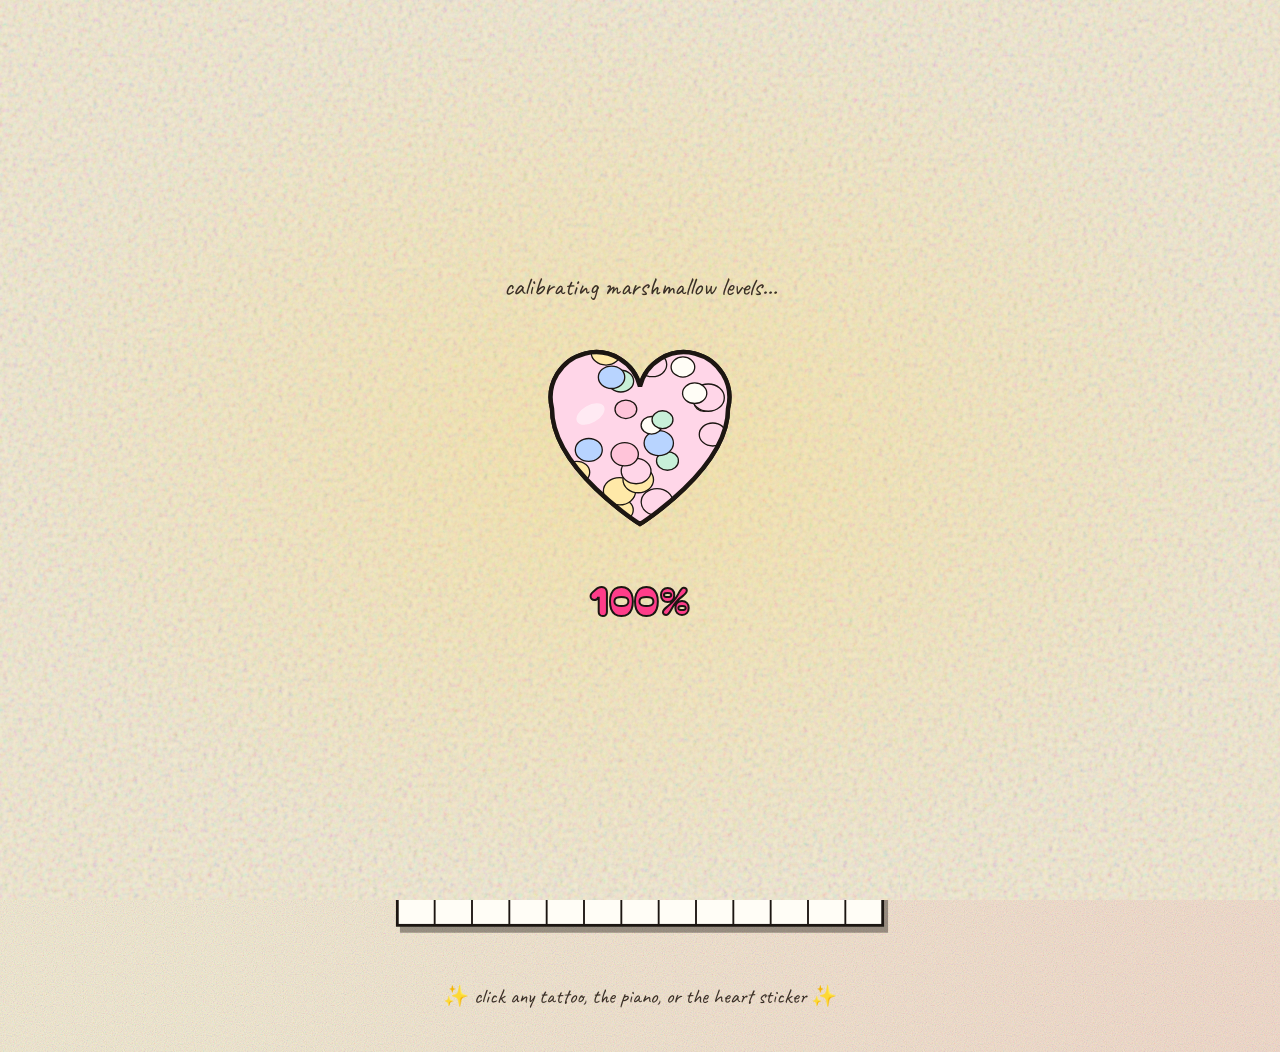
==== index.html @ d7deca4e "Add files via upload" ====
<!DOCTYPE html>
<html lang="en">
<head>
<meta charset="UTF-8">
<meta name="viewport" content="width=device-width, initial-scale=1.0">
<title>Happy Birthday, Marshmallow ♡</title>
<meta name="description" content="A birthday site for Kripa. Click around — there's a lot of you in here.">
<link rel="stylesheet" href="styles.css">
<link rel="icon" href="data:image/svg+xml,%3Csvg xmlns='http://www.w3.org/2000/svg' viewBox='0 0 100 100'%3E%3Ctext y='.9em' font-size='90'%3E💗%3C/text%3E%3C/svg%3E">
</head>
<body>

<!-- ============================================
     MARSHMALLOW HEART LOADER
     ============================================ -->
<div class="loader-screen" id="loader">
  <div class="loader-tagline">calibrating marshmallow levels…</div>
  <div class="loader-heart">
    <svg viewBox="0 0 200 200" id="heart-shape">
      <defs>
        <clipPath id="heart-fill-clip">
          <path d="M100,180 C100,180 20,130 20,75 A40,40 0 0,1 100,55 A40,40 0 0,1 180,75 C180,130 100,180 100,180 Z"/>
        </clipPath>
      </defs>

      <!-- Heart outline -->
      <path d="M100,180 C100,180 20,130 20,75 A40,40 0 0,1 100,55 A40,40 0 0,1 180,75 C180,130 100,180 100,180 Z"
            fill="#fffdf6" stroke="#1c1612" stroke-width="4"/>

      <!-- Marshmallows clipped inside the heart -->
      <g clip-path="url(#heart-fill-clip)">
        <rect id="fill-rect" x="0" y="200" width="200" height="200" fill="#ffd6e8"/>
        <g id="marsh-blobs"></g>
      </g>

      <!-- Heart outline on top so blobs don't overflow visually -->
      <path d="M100,180 C100,180 20,130 20,75 A40,40 0 0,1 100,55 A40,40 0 0,1 180,75 C180,130 100,180 100,180 Z"
            fill="none" stroke="#1c1612" stroke-width="4"/>

      <!-- Highlight glint -->
      <ellipse cx="55" cy="80" rx="14" ry="8" fill="#fff" opacity="0.5" transform="rotate(-30 55 80)"/>
    </svg>
  </div>
  <div class="loader-counter" id="loader-counter">0%</div>
</div>


<!-- ============================================
     TOP NAV
     ============================================ -->
<nav class="top-nav">
  <a href="index.html" class="nav-home">♡ MARSHMALLOW</a>
  <div class="nav-pages">
    <a href="origin.html">Origin</a>
    <a href="stats.html">Numbers</a>
    <a href="moods.html">Moods</a>
    <a href="soundtrack.html">Soundtrack</a>
    <a href="letter.html">Letter</a>
  </div>
</nav>


<!-- ============================================
     HERO
     ============================================ -->
<main class="hero">

  <!-- Decorative tape and sparkles -->
  <div class="tape tilt-l" style="top: 70px; left: 10%;"></div>
  <div class="tape pink tilt-r" style="top: 90px; right: 12%;"></div>
  <div class="sparkle" style="top: 12%; left: 20%; color: var(--hot-pink);">✦</div>
  <div class="sparkle" style="top: 18%; right: 18%; color: var(--electric); animation-delay: 1s;">✧</div>
  <div class="sparkle" style="bottom: 25%; left: 8%; color: var(--sun); animation-delay: 0.5s;">✦</div>
  <div class="sparkle" style="bottom: 30%; right: 9%; color: var(--hot-pink); animation-delay: 1.5s;">✧</div>

  <!-- Decorative scattered polaroids (placeholders — drop photos in /images/hero/) -->
  <div class="polaroid hero-polaroid">
    <img src="images/hero/photo1.jpg" alt="" onerror="this.outerHTML='<div class=photo-placeholder>her at her favourite cafe</div>'">
    <span class="caption">favourite human</span>
  </div>
  <div class="polaroid hero-polaroid">
    <img src="images/hero/photo2.jpg" alt="" onerror="this.outerHTML='<div class=photo-placeholder>laughing too loud somewhere</div>'">
    <span class="caption">that laugh</span>
  </div>
  <div class="polaroid hero-polaroid">
    <img src="images/hero/photo3.jpg" alt="" onerror="this.outerHTML='<div class=photo-placeholder>travel pic — pondicherry maybe</div>'">
    <span class="caption">pondi era</span>
  </div>
  <div class="polaroid hero-polaroid">
    <img src="images/hero/photo4.jpg" alt="" onerror="this.outerHTML='<div class=photo-placeholder>any candid shot you love</div>'">
    <span class="caption">my person</span>
  </div>

  <!-- Greeting -->
  <div class="hero-greeting fade-in">
    <span class="small-line">happy birthday,</span>
    <h1>marshmallow!<span class="age-badge">29</span></h1>
    <p class="sub">a love letter, in six pages</p>
  </div>

  <!-- Caricature stage with clickable zones -->
  <div class="caricature-stage fade-in" style="animation-delay: 0.4s;">

    <!-- Floating labels (positioned near their respective elements) -->
    <div id="label-eiffel"    class="zone-label electric"  style="top: 22%; left: 8%;">🗼 BY THE NUMBERS</div>
    <div id="label-owl"       class="zone-label hot-pink"  style="top: 42%; right: 4%;">🦉 ORIGIN STORY</div>
    <div id="label-heart"     class="zone-label hot-pink"  style="top: 55%; left: 6%;">💗 THE LETTER</div>
    <div id="label-sunflower" class="zone-label sun"       style="bottom: 22%; right: 4%;">🌻 MOODS</div>
    <div id="label-piano"     class="zone-label mint"      style="bottom: 0%; left: 50%; transform: translateX(-50%);">🎹 SOUNDTRACK</div>

    <!-- The caricature SVG -->
    <svg class="caricature" viewBox="0 0 600 720" xmlns="http://www.w3.org/2000/svg">

      <!-- Soft background aura -->
      <ellipse cx="300" cy="380" rx="280" ry="320" fill="#ffd449" opacity="0.18"/>

      <!-- ===== HAIR (BACK LAYER) — one big flowing mass behind head & shoulders ===== -->
      <path d="M 200,130
               Q 180,95 240,82
               Q 300,72 360,82
               Q 420,95 400,130
               Q 430,160 438,220
               Q 446,290 442,360
               Q 438,430 420,490
               Q 408,525 392,545
               Q 372,560 348,560
               L 252,560
               Q 228,560 208,545
               Q 192,525 180,490
               Q 162,430 158,360
               Q 154,290 162,220
               Q 170,160 200,130 Z"
            fill="#2a1f1a"/>

      <!-- Wavy hair texture lines for movement -->
      <g stroke="#1a0f0a" stroke-width="1.5" fill="none" opacity="0.5">
        <path d="M 175,300 Q 165,360 175,420 Q 168,480 180,520"/>
        <path d="M 425,300 Q 435,360 425,420 Q 432,480 420,520"/>
        <path d="M 195,250 Q 188,310 196,370"/>
        <path d="M 405,250 Q 412,310 404,370"/>
      </g>

      <!-- ===== NECK ===== -->
      <path d="M 270,275 L 270,330 L 330,330 L 330,275 Z"
            fill="#c89479" stroke="#1c1612" stroke-width="2.5"/>
      <!-- collar shadow -->
      <ellipse cx="300" cy="320" rx="35" ry="6" fill="#a87657" opacity="0.4"/>

      <!-- ===== TORSO + TANK TOP ===== -->
      <!-- skin under tank (chest area visible) -->
      <path d="M 220,330
               Q 220,340 235,345
               L 250,355
               Q 280,365 300,360
               Q 320,365 350,355
               L 365,345
               Q 380,340 380,330
               Z"
            fill="#c89479"/>

      <!-- tank top -->
      <path d="M 240,338
               Q 235,360 240,400
               C 240,470 250,540 260,570
               L 340,570
               C 350,540 360,470 360,400
               Q 365,360 360,338
               L 340,335
               Q 320,355 300,355
               Q 280,355 260,335
               Z"
            fill="#1c1612" stroke="#1c1612" stroke-width="2"/>

      <!-- tank straps -->
      <line x1="265" y1="290" x2="258" y2="338" stroke="#1c1612" stroke-width="4" stroke-linecap="round"/>
      <line x1="335" y1="290" x2="342" y2="338" stroke="#1c1612" stroke-width="4" stroke-linecap="round"/>

      <!-- ===== ARMS ===== -->
      <!-- her right arm (viewer's left) — extends to piano -->
      <path d="M 240,360
               Q 200,380 175,430
               C 160,470 155,520 165,560
               L 190,580
               Q 210,560 215,520
               C 220,470 230,420 250,390 Z"
            fill="#c89479" stroke="#1c1612" stroke-width="2.5"/>

      <!-- her left arm (viewer's right) — extends to piano -->
      <path d="M 360,360
               Q 400,380 425,430
               C 440,470 445,520 435,560
               L 410,580
               Q 390,560 385,520
               C 380,470 370,420 350,390 Z"
            fill="#c89479" stroke="#1c1612" stroke-width="2.5"/>

      <!-- ===== HEAD ===== -->
      <!-- face -->
      <ellipse cx="300" cy="210" rx="92" ry="105" fill="#dba47e" stroke="#1c1612" stroke-width="3"/>

      <!-- ears -->
      <ellipse cx="208" cy="220" rx="12" ry="18" fill="#c89479" stroke="#1c1612" stroke-width="2.5"/>
      <ellipse cx="392" cy="220" rx="12" ry="18" fill="#c89479" stroke="#1c1612" stroke-width="2.5"/>

      <!-- earring -->
      <circle cx="392" cy="240" r="6" fill="#4d6dff" stroke="#1c1612" stroke-width="1.5"/>
      <circle cx="208" cy="240" r="6" fill="#4d6dff" stroke="#1c1612" stroke-width="1.5"/>

      <!-- ===== HAIR (FRONT LAYER) — frames the face ===== -->
      <path d="M 208,140
               Q 200,100 240,90
               Q 280,75 300,80
               Q 320,75 360,90
               Q 400,100 392,140
               Q 405,170 410,210
               L 405,260
               Q 395,200 380,170
               Q 370,150 355,145
               Q 340,140 330,150
               L 320,165
               Q 305,155 300,160
               Q 295,155 280,165
               L 270,150
               Q 260,140 245,145
               Q 230,150 220,170
               Q 205,200 195,260
               L 190,210
               Q 195,170 208,140 Z"
            fill="#2a1f1a"/>

      <!-- Wavy hair pieces falling on shoulders -->
      <path d="M 195,260 Q 175,310 180,380 Q 200,330 210,290 Z" fill="#2a1f1a"/>
      <path d="M 405,260 Q 425,310 420,380 Q 400,330 390,290 Z" fill="#2a1f1a"/>

      <!-- ===== FACE FEATURES ===== -->
      <!-- eyebrows -->
      <path d="M 245,180 Q 260,170 285,178" stroke="#1c1612" stroke-width="5" fill="none" stroke-linecap="round"/>
      <path d="M 315,178 Q 340,170 355,180" stroke="#1c1612" stroke-width="5" fill="none" stroke-linecap="round"/>

      <!-- eyes (smiling/happy) -->
      <path d="M 250,210 Q 263,222 278,210" stroke="#1c1612" stroke-width="4" fill="none" stroke-linecap="round"/>
      <path d="M 322,210 Q 335,222 350,210" stroke="#1c1612" stroke-width="4" fill="none" stroke-linecap="round"/>

      <!-- little eyelashes -->
      <line x1="251" y1="208" x2="248" y2="203" stroke="#1c1612" stroke-width="2" stroke-linecap="round"/>
      <line x1="277" y1="208" x2="280" y2="203" stroke="#1c1612" stroke-width="2" stroke-linecap="round"/>
      <line x1="323" y1="208" x2="320" y2="203" stroke="#1c1612" stroke-width="2" stroke-linecap="round"/>
      <line x1="349" y1="208" x2="352" y2="203" stroke="#1c1612" stroke-width="2" stroke-linecap="round"/>

      <!-- nose -->
      <path d="M 298,225 Q 295,245 298,255 Q 302,258 305,255 Q 305,245 302,225"
            stroke="#1c1612" stroke-width="2" fill="none" stroke-linecap="round"/>

      <!-- mouth (big smile with teeth) -->
      <path d="M 265,265 Q 300,295 335,265 Q 320,278 300,278 Q 280,278 265,265 Z"
            fill="#1c1612"/>
      <path d="M 273,272 L 327,272" stroke="#fffdf6" stroke-width="3"/>

      <!-- cheek blush -->
      <ellipse cx="240" cy="245" rx="14" ry="8" fill="#ff7aa8" opacity="0.4"/>
      <ellipse cx="360" cy="245" rx="14" ry="8" fill="#ff7aa8" opacity="0.4"/>


      <!-- ============================================
           ===== TATTOOS (CLICKABLE NAV ZONES) =====
           ============================================ -->

      <!-- 🗼 EIFFEL TOWER on her right collarbone (viewer's left) → STATS -->
      <a href="stats.html">
        <g class="cari-zone" data-label="label-eiffel">
          <!-- invisible larger hit area -->
          <circle cx="265" cy="345" r="22" fill="transparent"/>
          <!-- Eiffel tower outline -->
          <g transform="translate(258, 332) scale(0.7)" stroke="#1c1612" stroke-width="1.5" fill="none">
            <path d="M 10,0 L 6,6 L 14,6 Z"/>
            <line x1="6" y1="6" x2="3" y2="20"/>
            <line x1="14" y1="6" x2="17" y2="20"/>
            <line x1="3" y1="20" x2="0" y2="34"/>
            <line x1="17" y1="20" x2="20" y2="34"/>
            <line x1="2" y1="14" x2="18" y2="14"/>
            <line x1="0" y1="34" x2="20" y2="34"/>
            <line x1="-2" y1="38" x2="22" y2="38"/>
          </g>
        </g>
      </a>

      <!-- 🦉 OWL on her left bicep (viewer's right) → ORIGIN STORY -->
      <a href="origin.html">
        <g class="cari-zone" data-label="label-owl">
          <circle cx="395" cy="430" r="28" fill="transparent"/>
          <g transform="translate(378, 412)" stroke="#1c1612" stroke-width="1.6" fill="none">
            <!-- owl body -->
            <path d="M 18,4 Q 4,8 4,22 Q 4,34 18,38 Q 32,34 32,22 Q 32,8 18,4 Z"/>
            <!-- ear tufts -->
            <path d="M 8,8 L 6,2 L 12,6"/>
            <path d="M 28,8 L 30,2 L 24,6"/>
            <!-- eyes (big owl eyes) -->
            <circle cx="13" cy="18" r="3.5"/>
            <circle cx="13" cy="18" r="1.2" fill="#1c1612"/>
            <circle cx="23" cy="18" r="3.5"/>
            <circle cx="23" cy="18" r="1.2" fill="#1c1612"/>
            <!-- beak -->
            <path d="M 18,22 L 16,26 L 20,26 Z"/>
            <!-- belly feather lines -->
            <path d="M 12,30 Q 14,32 16,30"/>
            <path d="M 16,30 Q 18,32 20,30"/>
            <path d="M 20,30 Q 22,32 24,30"/>
          </g>
        </g>
      </a>

      <!-- 🌻 SUNFLOWER on her left forearm (viewer's right) → MOODS -->
      <a href="moods.html">
        <g class="cari-zone" data-label="label-sunflower">
          <circle cx="425" cy="525" r="24" fill="transparent"/>
          <g transform="translate(412, 512)" stroke="#1c1612" stroke-width="1.4" fill="none">
            <!-- petals -->
            <ellipse cx="13" cy="4" rx="2" ry="4"/>
            <ellipse cx="22" cy="6" rx="2" ry="4" transform="rotate(45 22 6)"/>
            <ellipse cx="24" cy="13" rx="4" ry="2"/>
            <ellipse cx="22" cy="20" rx="2" ry="4" transform="rotate(-45 22 20)"/>
            <ellipse cx="13" cy="22" rx="2" ry="4"/>
            <ellipse cx="4" cy="20" rx="2" ry="4" transform="rotate(45 4 20)"/>
            <ellipse cx="2" cy="13" rx="4" ry="2"/>
            <ellipse cx="4" cy="6" rx="2" ry="4" transform="rotate(-45 4 6)"/>
            <!-- center -->
            <circle cx="13" cy="13" r="3.5"/>
            <!-- stem -->
            <line x1="13" y1="22" x2="13" y2="30"/>
            <path d="M 13,26 Q 17,25 18,22"/>
          </g>
        </g>
      </a>

      <!-- ⬡ Geometric piece on her right forearm (viewer's left) — decorative only -->
      <g transform="translate(170, 510)" stroke="#1c1612" stroke-width="1.4" fill="none" opacity="0.85">
        <polygon points="10,2 18,7 18,16 10,21 2,16 2,7"/>
        <line x1="10" y1="2" x2="10" y2="21"/>
        <line x1="2" y1="7" x2="18" y2="16"/>
        <line x1="18" y1="7" x2="2" y2="16"/>
      </g>

      <!-- 💗 HEART STICKER on chest → LETTER -->
      <a href="letter.html">
        <g class="cari-zone" data-label="label-heart">
          <!-- sticker shadow -->
          <ellipse cx="305" cy="430" rx="32" ry="10" fill="#1c1612" opacity="0.18"/>
          <!-- white sticker backing -->
          <path d="M 300,455
                   C 300,455 268,432 268,410
                   A 16,16 0 0,1 300,398
                   A 16,16 0 0,1 332,410
                   C 332,432 300,455 300,455 Z"
                fill="#fffdf6" stroke="#1c1612" stroke-width="2.5"/>
          <!-- pink heart on top -->
          <path d="M 300,448
                   C 300,448 275,430 275,415
                   A 12,12 0 0,1 300,407
                   A 12,12 0 0,1 325,415
                   C 325,430 300,448 300,448 Z"
                fill="#ff3d8a" stroke="#1c1612" stroke-width="2"/>
          <!-- highlight -->
          <ellipse cx="288" cy="418" rx="4" ry="2" fill="#fff" opacity="0.6" transform="rotate(-30 288 418)"/>
        </g>
      </a>


      <!-- ============================================
           ===== HANDS + PIANO (CLICKABLE) =====
           ============================================ -->

      <a href="soundtrack.html">
        <g class="cari-zone" data-label="label-piano">

          <!-- left hand on keys -->
          <ellipse cx="180" cy="595" rx="28" ry="16" fill="#dba47e" stroke="#1c1612" stroke-width="2.5"/>
          <!-- fingers -->
          <line x1="170" y1="600" x2="168" y2="615" stroke="#1c1612" stroke-width="2.5" stroke-linecap="round"/>
          <line x1="180" y1="605" x2="180" y2="618" stroke="#1c1612" stroke-width="2.5" stroke-linecap="round"/>
          <line x1="190" y1="600" x2="192" y2="615" stroke="#1c1612" stroke-width="2.5" stroke-linecap="round"/>

          <!-- right hand on keys -->
          <ellipse cx="420" cy="595" rx="28" ry="16" fill="#dba47e" stroke="#1c1612" stroke-width="2.5"/>
          <line x1="410" y1="600" x2="408" y2="615" stroke="#1c1612" stroke-width="2.5" stroke-linecap="round"/>
          <line x1="420" y1="605" x2="420" y2="618" stroke="#1c1612" stroke-width="2.5" stroke-linecap="round"/>
          <line x1="430" y1="600" x2="432" y2="615" stroke="#1c1612" stroke-width="2.5" stroke-linecap="round"/>

          <!-- piano body -->
          <rect x="40" y="610" width="520" height="90" fill="#fffdf6" stroke="#1c1612" stroke-width="3"/>

          <!-- white key dividers -->
          <g stroke="#1c1612" stroke-width="2">
            <line x1="80" y1="610" x2="80" y2="700"/>
            <line x1="120" y1="610" x2="120" y2="700"/>
            <line x1="160" y1="610" x2="160" y2="700"/>
            <line x1="200" y1="610" x2="200" y2="700"/>
            <line x1="240" y1="610" x2="240" y2="700"/>
            <line x1="280" y1="610" x2="280" y2="700"/>
            <line x1="320" y1="610" x2="320" y2="700"/>
            <line x1="360" y1="610" x2="360" y2="700"/>
            <line x1="400" y1="610" x2="400" y2="700"/>
            <line x1="440" y1="610" x2="440" y2="700"/>
            <line x1="480" y1="610" x2="480" y2="700"/>
            <line x1="520" y1="610" x2="520" y2="700"/>
          </g>

          <!-- black keys -->
          <g fill="#1c1612">
            <rect x="68" y="610" width="22" height="55"/>
            <rect x="108" y="610" width="22" height="55"/>
            <rect x="188" y="610" width="22" height="55"/>
            <rect x="228" y="610" width="22" height="55"/>
            <rect x="268" y="610" width="22" height="55"/>
            <rect x="348" y="610" width="22" height="55"/>
            <rect x="388" y="610" width="22" height="55"/>
            <rect x="468" y="610" width="22" height="55"/>
            <rect x="508" y="610" width="22" height="55"/>
          </g>

          <!-- music notes floating -->
          <g fill="#ff3d8a" stroke="#1c1612" stroke-width="1.5">
            <circle cx="100" cy="530" r="5"/>
            <line x1="105" y1="530" x2="105" y2="510" stroke-width="2"/>
            <circle cx="500" cy="540" r="5"/>
            <line x1="505" y1="540" x2="505" y2="520" stroke-width="2"/>
          </g>
          <g fill="#4d6dff" stroke="#1c1612" stroke-width="1.5">
            <circle cx="150" cy="500" r="4"/>
            <line x1="154" y1="500" x2="154" y2="485" stroke-width="2"/>
          </g>

        </g>
      </a>

    </svg>

  </div>

  <p class="hero-instructions fade-in" style="animation-delay: 0.8s;">click any tattoo, the piano, or the heart sticker</p>

</main>

<!-- Page background music (upload audio/page-home.mp3 to the audio folder) -->
<audio id="page-bg-music" loop>
  <source src="audio/page-home.mp3" type="audio/mpeg">
</audio>
<div class="audio-pill" id="audio-pill" title="click to play / pause page music">
  <span class="note-icon">🎵</span>
  
</div>

<script src="script.js"></script>
</body>
</html>
---- styles.css ----
/* ============================================
   MARSHMALLOW.BIRTHDAY · Y2K SCRAPBOOK
   ============================================ */

@import url('https://fonts.googleapis.com/css2?family=Bagel+Fat+One&family=Caveat:wght@400;600;700&family=Fraunces:ital,opsz,wght@0,9..144,400;0,9..144,600;0,9..144,800;1,9..144,400&family=Honk&display=swap');

/* ---------- Design tokens ---------- */
:root {
  /* Colors */
  --paper:        #f4ead0;
  --paper-warm:   #efdcae;
  --paper-shadow: #d9c89d;
  --ink:          #1c1612;
  --ink-soft:     #3a2f26;

  --hot-pink:     #ff3d8a;
  --pink-soft:    #ffc4d9;
  --electric:     #4d6dff;
  --sky:          #b8d4ff;
  --sun:          #ffd449;
  --mint:         #93dba8;
  --tape:         rgba(255, 212, 73, 0.6);
  --tape-pink:    rgba(255, 61, 138, 0.45);

  /* Type */
  --font-display: 'Bagel Fat One', system-ui, sans-serif;
  --font-honk:    'Honk', system-ui, sans-serif;
  --font-hand:    'Caveat', cursive;
  --font-body:    'Fraunces', Georgia, serif;

  /* Effects */
  --shadow-card:  4px 4px 0 var(--ink);
  --shadow-soft:  2px 2px 0 rgba(28, 22, 18, 0.4);
  --grain-blur:   url("data:image/svg+xml,%3Csvg viewBox='0 0 200 200' xmlns='http://www.w3.org/2000/svg'%3E%3Cfilter id='n'%3E%3CfeTurbulence type='fractalNoise' baseFrequency='0.9' numOctaves='3'/%3E%3C/filter%3E%3Crect width='100%25' height='100%25' filter='url(%23n)' opacity='0.4'/%3E%3C/svg%3E");
}

/* ---------- Reset ---------- */
* {
  margin: 0;
  padding: 0;
  box-sizing: border-box;
}

html {
  scroll-behavior: smooth;
}

body {
  font-family: var(--font-body);
  color: var(--ink);
  background: var(--paper);
  background-image:
    radial-gradient(ellipse at top left, rgba(255, 212, 73, 0.18), transparent 60%),
    radial-gradient(ellipse at bottom right, rgba(255, 61, 138, 0.12), transparent 60%),
    var(--grain-blur);
  background-size: cover, cover, 200px 200px;
  min-height: 100vh;
  overflow-x: hidden;
  cursor: url("data:image/svg+xml,%3Csvg xmlns='http://www.w3.org/2000/svg' width='28' height='28' viewBox='0 0 28 28'%3E%3Cpath d='M14 24s-9-5.5-9-13a5 5 0 0 1 9-3 5 5 0 0 1 9 3c0 7.5-9 13-9 13z' fill='%23ff3d8a' stroke='%231c1612' stroke-width='2'/%3E%3C/svg%3E") 14 14, auto;
}

/* Paper grain overlay on top of everything */
body::before {
  content: '';
  position: fixed;
  inset: 0;
  background-image: var(--grain-blur);
  opacity: 0.25;
  mix-blend-mode: multiply;
  pointer-events: none;
  z-index: 1;
}

/* ---------- Typography ---------- */
h1, h2, h3 {
  font-family: var(--font-display);
  letter-spacing: 0.5px;
  line-height: 1;
}

h1 {
  font-size: clamp(2.8rem, 7vw, 5.5rem);
}

h2 {
  font-size: clamp(2rem, 5vw, 3.5rem);
}

h3 {
  font-size: clamp(1.4rem, 3vw, 2.2rem);
}

p {
  font-size: 1.05rem;
  line-height: 1.55;
}

.handwritten {
  font-family: var(--font-hand);
  font-weight: 600;
}

.display-honk {
  font-family: var(--font-honk);
}

a { color: inherit; }

/* ---------- Shared components ---------- */

/* Tape decoration */
.tape {
  position: absolute;
  width: 90px;
  height: 24px;
  background: var(--tape);
  box-shadow: 0 1px 3px rgba(0,0,0,0.15);
  z-index: 2;
}
.tape::before, .tape::after {
  content: '';
  position: absolute;
  top: 0;
  width: 5px;
  height: 100%;
  background: inherit;
}
.tape::before { left: -3px; clip-path: polygon(100% 0, 0 30%, 100% 60%, 0 100%); }
.tape::after  { right: -3px; clip-path: polygon(0 0, 100% 30%, 0 60%, 100% 100%); }
.tape.pink { background: var(--tape-pink); }
.tape.tilt-l { transform: rotate(-12deg); }
.tape.tilt-r { transform: rotate(8deg); }

/* Sparkle sticker */
.sparkle {
  position: absolute;
  font-size: 2rem;
  pointer-events: none;
  animation: twinkle 3s ease-in-out infinite;
  z-index: 3;
}

@keyframes twinkle {
  0%, 100% { transform: scale(1) rotate(0deg); opacity: 0.85; }
  50%      { transform: scale(1.2) rotate(15deg); opacity: 1; }
}

/* Polaroid frame */
.polaroid {
  background: #fffdf6;
  padding: 14px 14px 50px;
  box-shadow: var(--shadow-card);
  border: 1px solid #e6dec2;
  position: relative;
  display: inline-block;
}

.polaroid img,
.polaroid .photo-placeholder {
  display: block;
  width: 100%;
  height: 100%;
  object-fit: cover;
  background: linear-gradient(135deg, #d8d3c4, #b8b3a4);
}

.polaroid .photo-placeholder {
  display: flex;
  align-items: center;
  justify-content: center;
  font-family: var(--font-hand);
  font-size: 1.2rem;
  color: rgba(255,255,255,0.85);
  text-align: center;
  padding: 1rem;
  line-height: 1.2;
  min-height: 180px;
}

.polaroid .caption {
  position: absolute;
  bottom: 8px;
  left: 14px;
  right: 14px;
  font-family: var(--font-hand);
  font-size: 1.15rem;
  text-align: center;
  color: var(--ink-soft);
}

/* Button - chunky Y2K */
.btn-chunky {
  display: inline-block;
  font-family: var(--font-display);
  font-size: 1rem;
  letter-spacing: 1px;
  text-transform: uppercase;
  padding: 14px 28px;
  background: var(--hot-pink);
  color: #fffdf6;
  border: 3px solid var(--ink);
  box-shadow: var(--shadow-card);
  text-decoration: none;
  transition: transform 0.15s ease, box-shadow 0.15s ease;
  cursor: pointer;
}

.btn-chunky:hover {
  transform: translate(-2px, -2px);
  box-shadow: 6px 6px 0 var(--ink);
}

.btn-chunky:active {
  transform: translate(2px, 2px);
  box-shadow: 1px 1px 0 var(--ink);
}

.btn-chunky.blue   { background: var(--electric); color: #fffdf6; }
.btn-chunky.yellow { background: var(--sun); color: var(--ink); }
.btn-chunky.mint   { background: var(--mint); color: var(--ink); }

/* ---------- Marshmallow Heart Loader ---------- */
.loader-screen {
  position: fixed;
  inset: 0;
  background: var(--paper);
  background-image:
    radial-gradient(ellipse at center, rgba(255, 212, 73, 0.25), transparent 70%),
    var(--grain-blur);
  z-index: 9999;
  display: flex;
  flex-direction: column;
  align-items: center;
  justify-content: center;
  gap: 1.5rem;
  transition: opacity 0.6s ease 0.3s, visibility 0s linear 0.9s;
}

.loader-screen.done {
  opacity: 0;
  visibility: hidden;
}

.loader-tagline {
  font-family: var(--font-hand);
  font-size: 1.6rem;
  color: var(--ink-soft);
  text-align: center;
  max-width: 400px;
  line-height: 1.2;
}

.loader-heart {
  width: 240px;
  height: 220px;
  position: relative;
}

.loader-heart svg {
  width: 100%;
  height: 100%;
  overflow: visible;
}

.loader-counter {
  font-family: var(--font-display);
  font-size: 2.5rem;
  color: var(--hot-pink);
  -webkit-text-stroke: 2px var(--ink);
}

.heart-pulse {
  animation: heartbeat 0.6s ease-out forwards;
}

@keyframes heartbeat {
  0%   { transform: scale(1); }
  30%  { transform: scale(1.18); }
  60%  { transform: scale(0.95); }
  100% { transform: scale(1); }
}

.marsh-blob {
  animation: blobBob 2s ease-in-out infinite;
}

@keyframes blobBob {
  0%, 100% { transform: translateY(0); }
  50%      { transform: translateY(-3px); }
}

/* ---------- Top Navigation ---------- */
.top-nav {
  position: fixed;
  top: 0;
  left: 0;
  right: 0;
  z-index: 100;
  display: flex;
  justify-content: space-between;
  align-items: center;
  padding: 18px 32px;
  pointer-events: none;
}

.top-nav > * { pointer-events: auto; }

.nav-home {
  font-family: var(--font-display);
  font-size: 1.1rem;
  text-decoration: none;
  color: var(--ink);
  background: var(--sun);
  padding: 8px 16px;
  border: 2.5px solid var(--ink);
  box-shadow: var(--shadow-card);
  letter-spacing: 1px;
  transition: transform 0.15s ease;
}

.nav-home:hover { transform: rotate(-3deg) scale(1.05); }

.nav-pages {
  display: flex;
  gap: 8px;
  background: #fffdf6;
  padding: 6px;
  border: 2.5px solid var(--ink);
  box-shadow: var(--shadow-card);
}

.nav-pages a {
  font-family: var(--font-display);
  font-size: 0.78rem;
  text-decoration: none;
  color: var(--ink);
  padding: 6px 12px;
  letter-spacing: 1px;
  transition: background 0.15s ease;
}

.nav-pages a:hover,
.nav-pages a.active {
  background: var(--hot-pink);
  color: #fffdf6;
}

@media (max-width: 800px) {
  .top-nav { padding: 12px 14px; flex-wrap: wrap; gap: 8px; }
  .nav-home { font-size: 0.9rem; padding: 6px 12px; }
  .nav-pages { flex-wrap: wrap; }
  .nav-pages a { font-size: 0.7rem; padding: 4px 8px; }
}


/* ---------- Loader Enter Button ---------- */
.loader-enter-btn {
  font-family: var(--font-display);
  font-size: 1rem;
  letter-spacing: 1.5px;
  text-transform: uppercase;
  background: var(--hot-pink);
  color: #fffdf6;
  border: 3px solid var(--ink);
  box-shadow: 5px 5px 0 var(--ink);
  padding: 16px 36px;
  cursor: pointer;
  animation: enterBtnPop 0.5s cubic-bezier(0.34, 1.56, 0.64, 1) both;
  transition: transform 0.15s ease, box-shadow 0.15s ease;
}
.loader-enter-btn:hover {
  transform: translate(-2px, -2px) rotate(-1deg);
  box-shadow: 7px 7px 0 var(--ink);
}
.loader-enter-btn:active {
  transform: translate(2px, 2px);
  box-shadow: 2px 2px 0 var(--ink);
}
@keyframes enterBtnPop {
  0%   { transform: scale(0.4) rotate(-8deg); opacity: 0; }
  70%  { transform: scale(1.06) rotate(2deg); }
  100% { transform: scale(1) rotate(0deg); opacity: 1; }
}

/* ---------- Smart auto-detect media slots (origin timeline) ---------- */
.smart-media-slot img.media-img,
.smart-media-slot video.media-vid {
  width: 100%;
  height: 140px;
  object-fit: cover;
  display: block;
  border: 2px solid var(--ink);
}
.smart-media-slot video.media-vid {
  border: 2px solid var(--ink);
}
.smart-media-slot .media-placeholder {
  height: 140px;
  background: linear-gradient(135deg, #e8e2cb, #c8c0a5);
  display: flex;
  align-items: center;
  justify-content: center;
  font-family: var(--font-hand);
  color: rgba(28, 22, 18, 0.55);
  font-size: 0.95rem;
  text-align: center;
  padding: 8px;
}

/* ---------- Page Background Music Pill (auto-hidden, shows only if needed) ---------- */
.audio-pill {
  position: fixed;
  bottom: 20px;
  right: 20px;
  z-index: 200;
  display: flex;
  align-items: center;
  gap: 8px;
  background: #fffdf6;
  border: 2.5px solid var(--ink);
  box-shadow: 3px 3px 0 var(--ink);
  padding: 8px 16px 8px 12px;
  font-family: var(--font-display);
  font-size: 0.7rem;
  letter-spacing: 1px;
  text-transform: uppercase;
  cursor: pointer;
  transition: transform 0.15s ease, background 0.2s ease, opacity 0.4s ease;
  user-select: none;
  opacity: 0;
  pointer-events: none;
}
/* Only shown when autoplay was blocked and needs a tap */
.audio-pill.needs-tap {
  opacity: 1;
  pointer-events: auto;
  animation: musicBounce 1.4s ease-in-out 3;
}
.audio-pill.playing {
  background: var(--hot-pink);
  color: #fffdf6;
  opacity: 0.85;
  pointer-events: auto;
}
.audio-pill:hover { transform: translate(-1px, -1px); opacity: 1 !important; }
.audio-pill .note-icon { font-size: 1rem; line-height: 1; }
@keyframes musicBounce {
  0%, 100% { transform: translateY(0); }
  50%       { transform: translateY(-5px); }
}


.hero {
  min-height: 100vh;
  display: grid;
  grid-template-rows: auto 1fr auto;
  padding: 80px 20px 40px;
  position: relative;
}

.hero-greeting {
  text-align: center;
  position: relative;
  z-index: 10;
  margin-bottom: 1rem;
}

.hero-greeting .small-line {
  font-family: var(--font-hand);
  font-size: 1.6rem;
  color: var(--ink-soft);
  display: block;
  transform: rotate(-2deg);
  margin-bottom: -8px;
}

.hero-greeting h1 {
  background: linear-gradient(155deg, #ffb0d0 0%, #c4d4ff 55%, #ffb0d0 100%);
  -webkit-background-clip: text;
  background-clip: text;
  color: transparent;
  -webkit-text-stroke: 1px var(--ink);
  text-shadow: 3px 3px 0 rgba(28, 22, 18, 0.32);
  display: inline-block;
  transform: rotate(-1deg);
}

.hero-greeting .age-badge {
  display: inline-block;
  background: var(--sun);
  border: 3px solid var(--ink);
  box-shadow: var(--shadow-card);
  padding: 4px 18px;
  font-family: var(--font-honk);
  font-size: 1.5rem;
  margin-left: 12px;
  transform: rotate(6deg);
  vertical-align: middle;
}

.hero-greeting .sub {
  font-family: var(--font-hand);
  font-size: 1.4rem;
  color: var(--ink-soft);
  margin-top: 8px;
}

/* Caricature container */
.caricature-stage {
  display: flex;
  align-items: center;
  justify-content: center;
  position: relative;
  padding: 20px 0;
}

.caricature {
  width: min(560px, 90vw);
  height: auto;
  filter: drop-shadow(4px 6px 0 rgba(28, 22, 18, 0.4));
}

/* Clickable zones on the caricature */
.cari-zone {
  cursor: pointer;
  transition: transform 0.2s ease, filter 0.2s ease;
  transform-box: fill-box;
  transform-origin: center;
}

.cari-zone:hover {
  transform: scale(1.08);
  filter: drop-shadow(0 0 8px var(--hot-pink)) drop-shadow(0 0 16px var(--sun));
}

.cari-zone:hover ~ .zone-label,
.cari-zone:hover .zone-label-inner {
  opacity: 1;
  transform: translateY(0);
}

/* Floating labels next to clickable zones */
.zone-label {
  position: absolute;
  font-family: var(--font-display);
  font-size: 0.85rem;
  background: #fffdf6;
  border: 2.5px solid var(--ink);
  padding: 4px 10px;
  box-shadow: 3px 3px 0 var(--ink);
  letter-spacing: 1px;
  pointer-events: none;
  opacity: 0;
  transform: translateY(8px);
  transition: opacity 0.2s ease, transform 0.2s ease;
  white-space: nowrap;
  z-index: 5;
}

.zone-label.hot-pink   { background: var(--hot-pink); color: #fffdf6; }
.zone-label.electric   { background: var(--electric); color: #fffdf6; }
.zone-label.sun        { background: var(--sun); }
.zone-label.mint       { background: var(--mint); }

/* When a zone is hovered, show its corresponding label (controlled via JS) */
.zone-label.show {
  opacity: 1;
  transform: translateY(0) rotate(-2deg);
}

.hero-instructions {
  text-align: center;
  font-family: var(--font-hand);
  font-size: 1.3rem;
  color: var(--ink-soft);
  margin-top: 1rem;
}

.hero-instructions::before { content: '✨ '; }
.hero-instructions::after  { content: ' ✨'; }

/* Decorative scattered polaroids on hero */
.hero-polaroid {
  position: absolute;
  width: 130px;
  z-index: 4;
}
.hero-polaroid:nth-child(1) { top: 30%; left: 18%; transform: rotate(-9deg); }
.hero-polaroid:nth-child(2) { top: 28%; right: 18%; transform: rotate(7deg); }
.hero-polaroid:nth-child(3) { bottom: 14%; left: 18%; transform: rotate(5deg); }
.hero-polaroid:nth-child(4) { bottom: 10%; right: 18%; transform: rotate(-6deg); }

@media (max-width: 800px) {
  .hero-polaroid { display: none; }
}

/* ============================================
   PAGE WRAPPER (origin, stats, moods, soundtrack, letter)
   ============================================ */
.page-wrap {
  max-width: 1100px;
  margin: 0 auto;
  padding: 110px 24px 80px;
  position: relative;
  z-index: 5;
}

.page-title {
  text-align: center;
  margin-bottom: 3rem;
  position: relative;
}

.page-title h1 {
  display: inline-block;
  position: relative;
  background: var(--paper);
  padding: 0 12px;
}

.page-title .pre {
  font-family: var(--font-hand);
  font-size: 1.6rem;
  color: var(--ink-soft);
  display: block;
  margin-bottom: -4px;
  transform: rotate(-2deg);
}

.page-title h1 {
  -webkit-text-stroke: 1.5px var(--ink);
  text-shadow: 3px 3px 0 var(--hot-pink);
  color: var(--paper);
}

.page-title.blue h1 { text-shadow: 3px 3px 0 var(--electric); }
.page-title.sun h1  { text-shadow: 3px 3px 0 var(--sun); }
.page-title.mint h1 { text-shadow: 3px 3px 0 var(--mint); }

.page-title .sub {
  font-family: var(--font-hand);
  font-size: 1.3rem;
  color: var(--ink-soft);
  margin-top: 8px;
}

/* ============================================
   PAGE: ORIGIN STORY (timeline)
   ============================================ */
.timeline {
  position: relative;
  margin: 2rem auto;
  max-width: 900px;
}

.timeline::before {
  content: '';
  position: absolute;
  top: 0; bottom: 0;
  left: 50%;
  width: 4px;
  background: repeating-linear-gradient(
    to bottom,
    var(--ink) 0 12px,
    transparent 12px 22px
  );
  transform: translateX(-50%);
  z-index: 0;
}

.timeline-item {
  display: grid;
  grid-template-columns: 1fr 80px 1fr;
  margin-bottom: 60px;
  position: relative;
  align-items: center;
}

.timeline-item .year-bubble {
  grid-column: 2;
  background: var(--sun);
  border: 3px solid var(--ink);
  box-shadow: var(--shadow-card);
  border-radius: 50%;
  width: 80px;
  height: 80px;
  display: flex;
  align-items: center;
  justify-content: center;
  font-family: var(--font-display);
  font-size: 1.05rem;
  z-index: 2;
  position: relative;
}

.timeline-item:nth-child(odd) .year-bubble  { background: var(--hot-pink); color: #fffdf6; }
.timeline-item:nth-child(even) .year-bubble { background: var(--electric); color: #fffdf6; }
.timeline-item:nth-child(3n) .year-bubble   { background: var(--sun); color: var(--ink); }

.timeline-item .content {
  background: #fffdf6;
  border: 2.5px solid var(--ink);
  box-shadow: var(--shadow-card);
  padding: 18px 22px;
  position: relative;
}

.timeline-item:nth-child(odd) .content {
  grid-column: 1;
  text-align: right;
  transform: rotate(-1.5deg);
}

.timeline-item:nth-child(even) .content {
  grid-column: 3;
  transform: rotate(1.5deg);
}

.timeline-item .content h3 {
  font-size: 1.4rem;
  color: var(--hot-pink);
  margin-bottom: 6px;
}

.timeline-item .content p {
  font-family: var(--font-body);
  font-size: 0.98rem;
  color: var(--ink-soft);
}

.timeline-item .photo-slot {
  margin-top: 12px;
  width: 100%;
  height: 140px;
  background: linear-gradient(135deg, #e8e2cb, #c8c0a5);
  display: flex;
  align-items: center;
  justify-content: center;
  font-family: var(--font-hand);
  color: rgba(28, 22, 18, 0.55);
  font-size: 1rem;
  text-align: center;
  padding: 8px;
}

@media (max-width: 720px) {
  .timeline::before { left: 40px; }
  .timeline-item { grid-template-columns: 80px 1fr; gap: 16px; }
  .timeline-item .year-bubble { grid-column: 1; }
  .timeline-item:nth-child(odd) .content,
  .timeline-item:nth-child(even) .content {
    grid-column: 2;
    text-align: left;
    transform: rotate(0);
  }
}

/* ============================================
   PAGE: STATS
   ============================================ */
.stats-grid {
  display: grid;
  grid-template-columns: repeat(auto-fit, minmax(240px, 1fr));
  gap: 28px;
  margin-top: 2rem;
}

.stat-card {
  background: #fffdf6;
  border: 3px solid var(--ink);
  box-shadow: var(--shadow-card);
  padding: 24px 20px;
  position: relative;
  text-align: center;
  transition: transform 0.2s ease;
}

.stat-card:hover { transform: translateY(-4px) rotate(-1deg); }

.stat-card:nth-child(4n+1) { transform: rotate(-2deg); }
.stat-card:nth-child(4n+2) { transform: rotate(1.5deg); background: var(--pink-soft); }
.stat-card:nth-child(4n+3) { transform: rotate(-1deg); background: var(--sky); }
.stat-card:nth-child(4n)   { transform: rotate(2deg); background: var(--mint); }

.stat-number {
  font-family: var(--font-honk);
  font-size: 4.5rem;
  line-height: 1;
  color: var(--hot-pink);
  -webkit-text-stroke: 2px var(--ink);
  display: block;
  margin: 8px 0;
}

.stat-card:nth-child(4n+2) .stat-number { color: var(--electric); }
.stat-card:nth-child(4n+3) .stat-number { color: var(--hot-pink); }
.stat-card:nth-child(4n) .stat-number   { color: var(--ink); }

.stat-label {
  font-family: var(--font-display);
  font-size: 0.9rem;
  letter-spacing: 1px;
  text-transform: uppercase;
  color: var(--ink);
  display: block;
}

.stat-note {
  font-family: var(--font-hand);
  font-size: 1.05rem;
  color: var(--ink-soft);
  margin-top: 8px;
  line-height: 1.2;
}

/* ============================================
   PAGE: MOOD BOARD
   ============================================ */
.mood-grid {
  display: grid;
  grid-template-columns: repeat(auto-fit, minmax(220px, 1fr));
  gap: 40px 30px;
  margin-top: 3rem;
  padding: 0 20px;
}

.mood-card {
  position: relative;
  transition: transform 0.3s ease;
}

.mood-card:hover { transform: translateY(-6px) rotate(0deg) !important; }

.mood-card:nth-child(6n+1) { transform: rotate(-4deg); }
.mood-card:nth-child(6n+2) { transform: rotate(3deg); }
.mood-card:nth-child(6n+3) { transform: rotate(-2deg); }
.mood-card:nth-child(6n+4) { transform: rotate(5deg); }
.mood-card:nth-child(6n+5) { transform: rotate(-3deg); }
.mood-card:nth-child(6n)   { transform: rotate(2deg); }

.mood-card .polaroid {
  width: 100%;
}

.mood-card .polaroid .photo-placeholder {
  height: 230px;
}

.mood-card .mood-tape {
  position: absolute;
  top: -10px;
  left: 50%;
  transform: translateX(-50%) rotate(-4deg);
  width: 80px;
  height: 22px;
  background: var(--tape);
  z-index: 5;
}

.mood-card:nth-child(even) .mood-tape { background: var(--tape-pink); }

/* ============================================
   PAGE: SOUNDTRACK
   ============================================ */
.soundtrack-section {
  margin-bottom: 3.5rem;
}

.soundtrack-section h2 {
  display: inline-block;
  background: var(--ink);
  color: var(--paper);
  padding: 6px 18px;
  transform: rotate(-1deg);
  margin-bottom: 1.5rem;
  font-family: var(--font-display);
}

.soundtrack-section.her    h2 { background: var(--hot-pink); color: #fffdf6; }
.soundtrack-section.us     h2 { background: var(--electric); color: #fffdf6; }
.soundtrack-section.remind h2 { background: var(--sun); color: var(--ink); }

.track-list {
  display: grid;
  gap: 14px;
}

.track {
  display: grid;
  grid-template-columns: 60px 1fr;
  gap: 16px;
  align-items: center;
  background: #fffdf6;
  border: 2.5px solid var(--ink);
  box-shadow: var(--shadow-card);
  padding: 14px 18px;
  transition: transform 0.15s ease, box-shadow 0.15s ease;
}

.track:hover {
  transform: translate(-2px, -2px);
  box-shadow: 6px 6px 0 var(--ink);
}

.track-play {
  width: 50px;
  height: 50px;
  border-radius: 50%;
  background: var(--hot-pink);
  border: 2.5px solid var(--ink);
  cursor: pointer;
  display: flex;
  align-items: center;
  justify-content: center;
  transition: transform 0.15s ease, background 0.15s ease;
  padding: 0;
}

.track-play:hover { transform: scale(1.1); }
.track-play.playing { background: var(--mint); }

.track-play svg {
  width: 22px;
  height: 22px;
  fill: #fffdf6;
}

.track-info .title {
  font-family: var(--font-display);
  font-size: 1.05rem;
  letter-spacing: 0.5px;
  display: block;
}

.track-info .artist {
  font-family: var(--font-body);
  font-style: italic;
  font-size: 0.95rem;
  color: var(--ink-soft);
}

.track-info .note {
  font-family: var(--font-hand);
  font-size: 1.05rem;
  color: var(--hot-pink);
  margin-top: 4px;
  display: block;
}

/* ============================================
   PAGE: LETTER
   ============================================ */
.letter-page {
  max-width: 720px;
  margin: 0 auto;
  background: #fffdf6;
  border: 3px solid var(--ink);
  box-shadow: 8px 8px 0 var(--ink);
  padding: 60px 50px;
  position: relative;
  background-image:
    repeating-linear-gradient(transparent, transparent 30px, rgba(28, 22, 18, 0.06) 30px, rgba(28, 22, 18, 0.06) 31px);
}

.letter-page::before,
.letter-page::after {
  content: '';
  position: absolute;
  width: 110px;
  height: 28px;
  background: var(--tape);
  box-shadow: 0 1px 3px rgba(0,0,0,0.15);
}
.letter-page::before {
  top: -14px; left: 30px;
  transform: rotate(-6deg);
}
.letter-page::after {
  top: -14px; right: 30px;
  transform: rotate(8deg);
  background: var(--tape-pink);
}

.letter-greeting {
  font-family: var(--font-hand);
  font-size: 2rem;
  color: var(--hot-pink);
  margin-bottom: 1.2rem;
}

.letter-body p {
  font-family: var(--font-hand);
  font-size: 1.4rem;
  line-height: 1.7;
  color: var(--ink);
  margin-bottom: 1.2rem;
}

.letter-signoff {
  font-family: var(--font-hand);
  font-size: 1.6rem;
  color: var(--electric);
  margin-top: 2rem;
  text-align: right;
}

.letter-edit-note {
  background: var(--sun);
  border: 2.5px dashed var(--ink);
  padding: 12px 16px;
  margin-bottom: 2rem;
  font-family: var(--font-body);
  font-size: 0.9rem;
  color: var(--ink);
}

.letter-edit-note strong { font-family: var(--font-display); letter-spacing: 1px; }

/* ============================================
   404 PAGE
   ============================================ */
.error-page {
  min-height: 100vh;
  display: flex;
  flex-direction: column;
  align-items: center;
  justify-content: center;
  text-align: center;
  padding: 40px;
}

.error-code {
  font-family: var(--font-honk);
  font-size: clamp(8rem, 20vw, 14rem);
  color: var(--hot-pink);
  -webkit-text-stroke: 4px var(--ink);
  line-height: 0.9;
}

.error-message {
  font-family: var(--font-hand);
  font-size: 2rem;
  color: var(--ink-soft);
  max-width: 500px;
  margin: 1rem 0 2rem;
}

/* ============================================
   ANIMATIONS / UTILITIES
   ============================================ */
@keyframes fadeUp {
  from { opacity: 0; transform: translateY(20px); }
  to   { opacity: 1; transform: translateY(0); }
}

.fade-in {
  animation: fadeUp 0.6s ease-out backwards;
}

.fade-in:nth-child(1) { animation-delay: 0.05s; }
.fade-in:nth-child(2) { animation-delay: 0.15s; }
.fade-in:nth-child(3) { animation-delay: 0.25s; }
.fade-in:nth-child(4) { animation-delay: 0.35s; }
.fade-in:nth-child(5) { animation-delay: 0.45s; }
.fade-in:nth-child(6) { animation-delay: 0.55s; }

@keyframes wiggle {
  0%, 100% { transform: rotate(0deg); }
  25% { transform: rotate(-3deg); }
  75% { transform: rotate(3deg); }
}

.wiggle-on-hover:hover { animation: wiggle 0.4s ease-in-out; }

/* Print/share-friendly */
@media print {
  body::before, .top-nav, .loader-screen { display: none !important; }
}
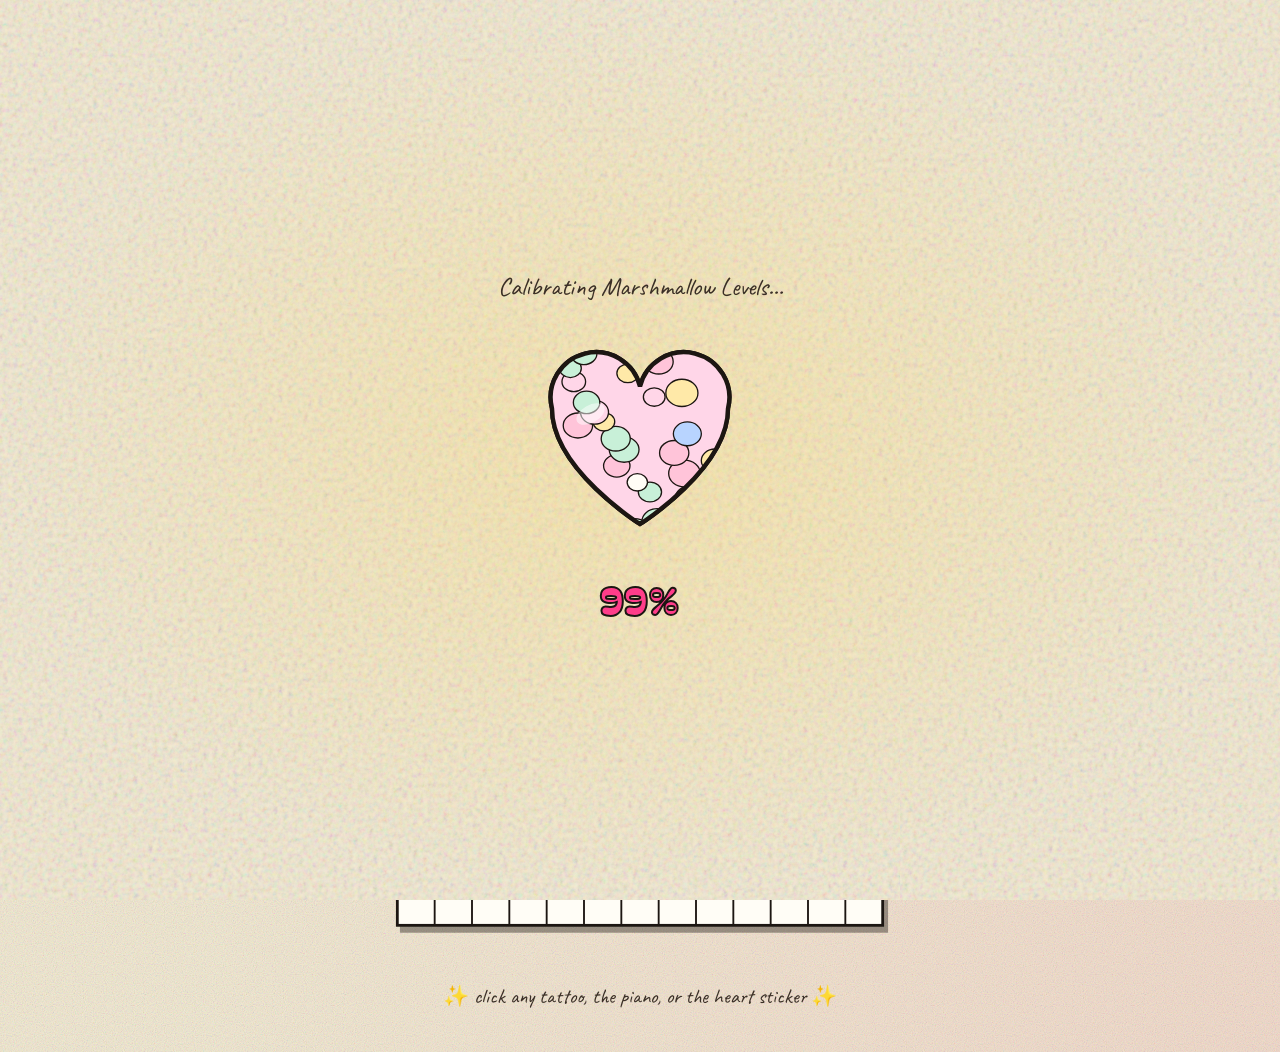
==== commit 0ad87b77: "Capitalize 'calibrating marshmallow levels' text" ====
--- a/index.html
+++ b/index.html
@@ -14,7 +14,7 @@
      MARSHMALLOW HEART LOADER
      ============================================ -->
 <div class="loader-screen" id="loader">
-  <div class="loader-tagline">calibrating marshmallow levels…</div>
+  <div class="loader-tagline">Calibrating Marshmallow Levels…</div>
   <div class="loader-heart">
     <svg viewBox="0 0 200 200" id="heart-shape">
       <defs>
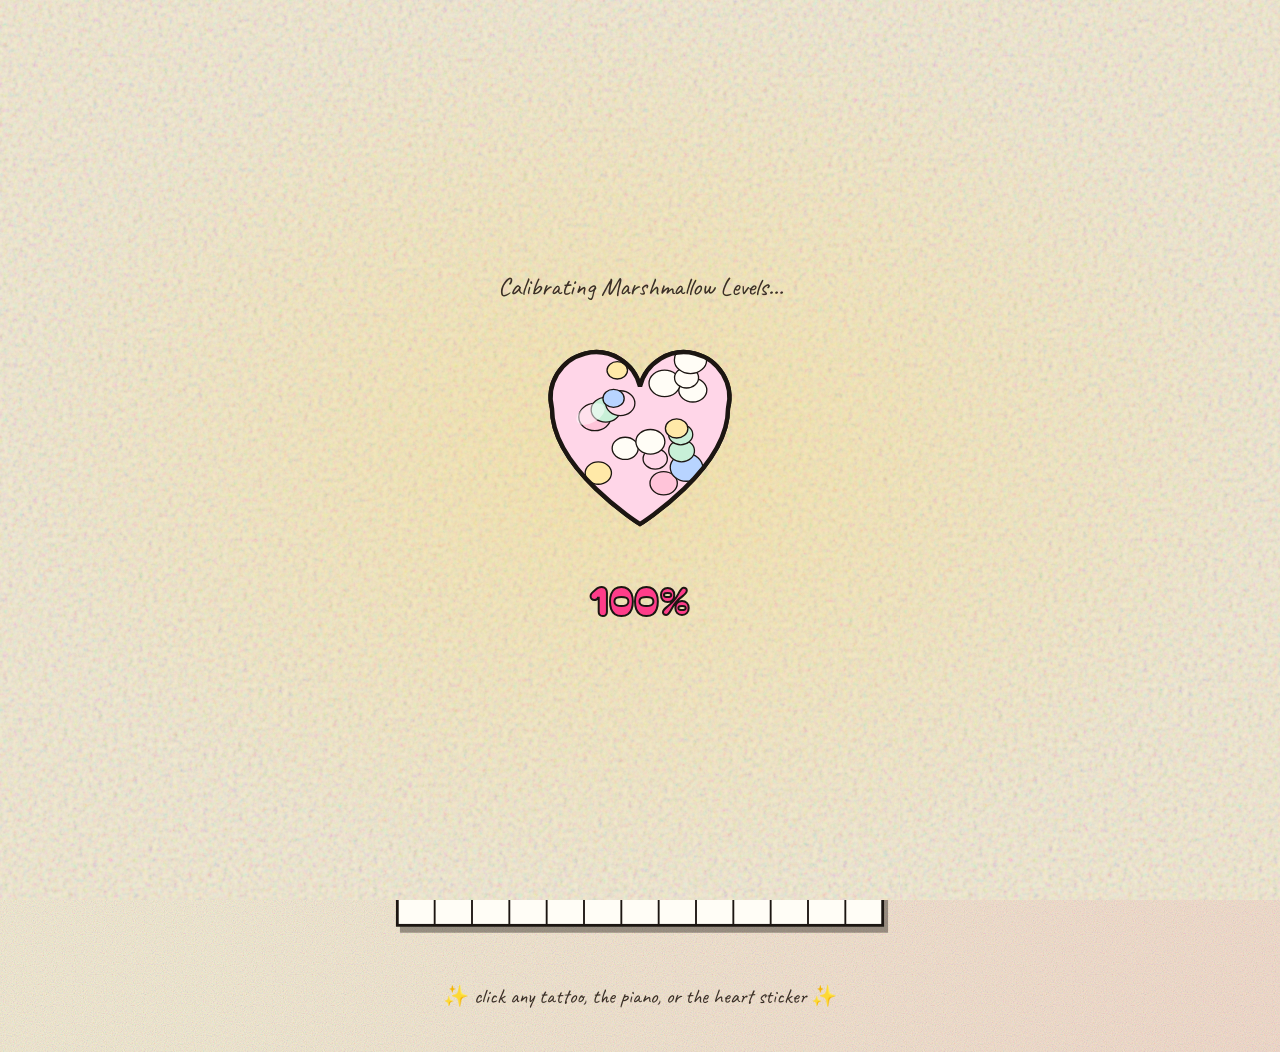
==== commit 43fb0378: "Comment out polaroid divs in index.html" ====
--- a/index.html
+++ b/index.html
@@ -74,7 +74,7 @@
   <div class="sparkle" style="bottom: 30%; right: 9%; color: var(--hot-pink); animation-delay: 1.5s;">✧</div>
 
   <!-- Decorative scattered polaroids (placeholders — drop photos in /images/hero/) -->
-  <div class="polaroid hero-polaroid">
+  <!--<div class="polaroid hero-polaroid">
     <img src="images/hero/photo1.jpg" alt="" onerror="this.outerHTML='<div class=photo-placeholder>her at her favourite cafe</div>'">
     <span class="caption">favourite human</span>
   </div>
@@ -85,7 +85,7 @@
   <div class="polaroid hero-polaroid">
     <img src="images/hero/photo3.jpg" alt="" onerror="this.outerHTML='<div class=photo-placeholder>travel pic — pondicherry maybe</div>'">
     <span class="caption">pondi era</span>
-  </div>
+  </div>-->
   <div class="polaroid hero-polaroid">
     <img src="images/hero/photo4.jpg" alt="" onerror="this.outerHTML='<div class=photo-placeholder>any candid shot you love</div>'">
     <span class="caption">my person</span>
--- a/styles.css
+++ b/styles.css
@@ -584,11 +584,12 @@
   position: absolute;
   width: 130px;
   z-index: 4;
+   top: 10%;
 }
 .hero-polaroid:nth-child(1) { top: 30%; left: 18%; transform: rotate(-9deg); }
-.hero-polaroid:nth-child(2) { top: 28%; right: 18%; transform: rotate(7deg); }
+/*.hero-polaroid:nth-child(2) { top: 28%; right: 18%; transform: rotate(7deg); }
 .hero-polaroid:nth-child(3) { bottom: 14%; left: 18%; transform: rotate(5deg); }
-.hero-polaroid:nth-child(4) { bottom: 10%; right: 18%; transform: rotate(-6deg); }
+.hero-polaroid:nth-child(4) { bottom: 10%; right: 18%; transform: rotate(-6deg); }*/
 
 @media (max-width: 800px) {
   .hero-polaroid { display: none; }
